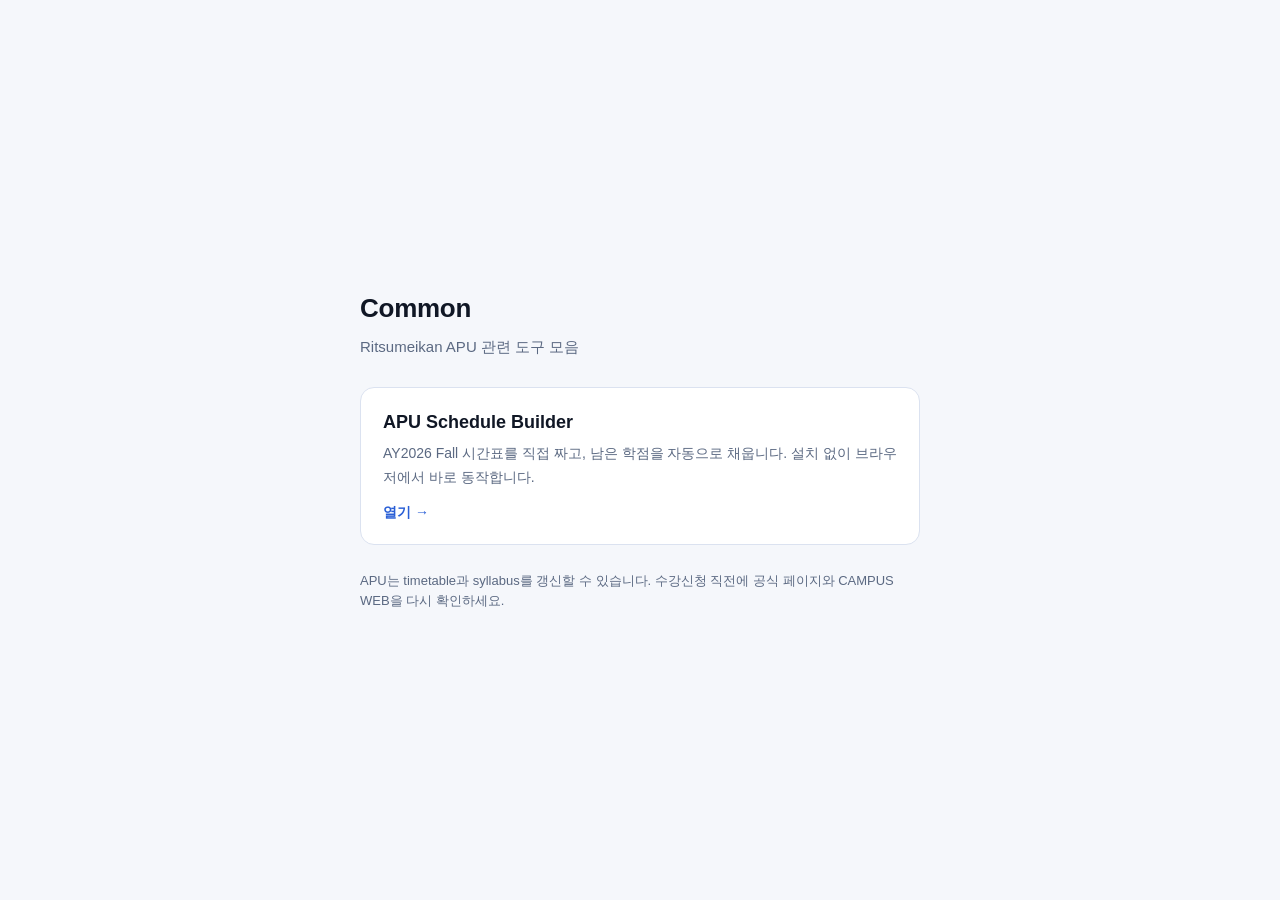
==== docs/index.html @ 31c21fb1 "Add a landing page at the Pages site root docs/ is the GitHub Pages root, so the bare repo URL had n" ====
<!doctype html>
<html lang="ko">
<head>
<meta charset="utf-8">
<meta name="viewport" content="width=device-width, initial-scale=1">
<title>Common</title>
<style>
  :root {
    color-scheme: light dark;
    --bg: #0b0f17;
    --card: #131a26;
    --line: #26324a;
    --text: #e8edf7;
    --muted: #93a2bd;
    --accent: #6f9bff;
  }
  @media (prefers-color-scheme: light) {
    :root { --bg: #f5f7fb; --card: #ffffff; --line: #dbe2f0; --text: #101725; --muted: #5b6982; --accent: #2a5fd6; }
  }
  * { box-sizing: border-box; }
  body {
    margin: 0;
    min-height: 100vh;
    display: flex;
    align-items: center;
    justify-content: center;
    padding: 32px 20px;
    background: var(--bg);
    color: var(--text);
    font: 15px/1.6 -apple-system, BlinkMacSystemFont, "Segoe UI", "Noto Sans KR", sans-serif;
  }
  main { width: 100%; max-width: 560px; }
  h1 { margin: 0 0 6px; font-size: 26px; letter-spacing: -0.01em; }
  .sub { margin: 0 0 28px; color: var(--muted); }
  a.card {
    display: block;
    padding: 20px 22px;
    border: 1px solid var(--line);
    border-radius: 14px;
    background: var(--card);
    color: inherit;
    text-decoration: none;
    transition: border-color .15s ease, transform .15s ease;
  }
  a.card:hover, a.card:focus-visible { border-color: var(--accent); transform: translateY(-1px); }
  a.card strong { display: block; font-size: 18px; margin-bottom: 4px; }
  a.card span { color: var(--muted); font-size: 14px; }
  .go { margin-top: 12px; color: var(--accent); font-weight: 600; font-size: 14px; }
  footer { margin-top: 26px; color: var(--muted); font-size: 13px; }
</style>
</head>
<body>
<main>
  <h1>Common</h1>
  <p class="sub">Ritsumeikan APU 관련 도구 모음</p>

  <a class="card" href="apu-schedule-builder/">
    <strong>APU Schedule Builder</strong>
    <span>AY2026 Fall 시간표를 직접 짜고, 남은 학점을 자동으로 채웁니다. 설치 없이 브라우저에서 바로 동작합니다.</span>
    <div class="go">열기 →</div>
  </a>

  <footer>APU는 timetable과 syllabus를 갱신할 수 있습니다. 수강신청 직전에 공식 페이지와 CAMPUS WEB을 다시 확인하세요.</footer>
</main>
</body>
</html>
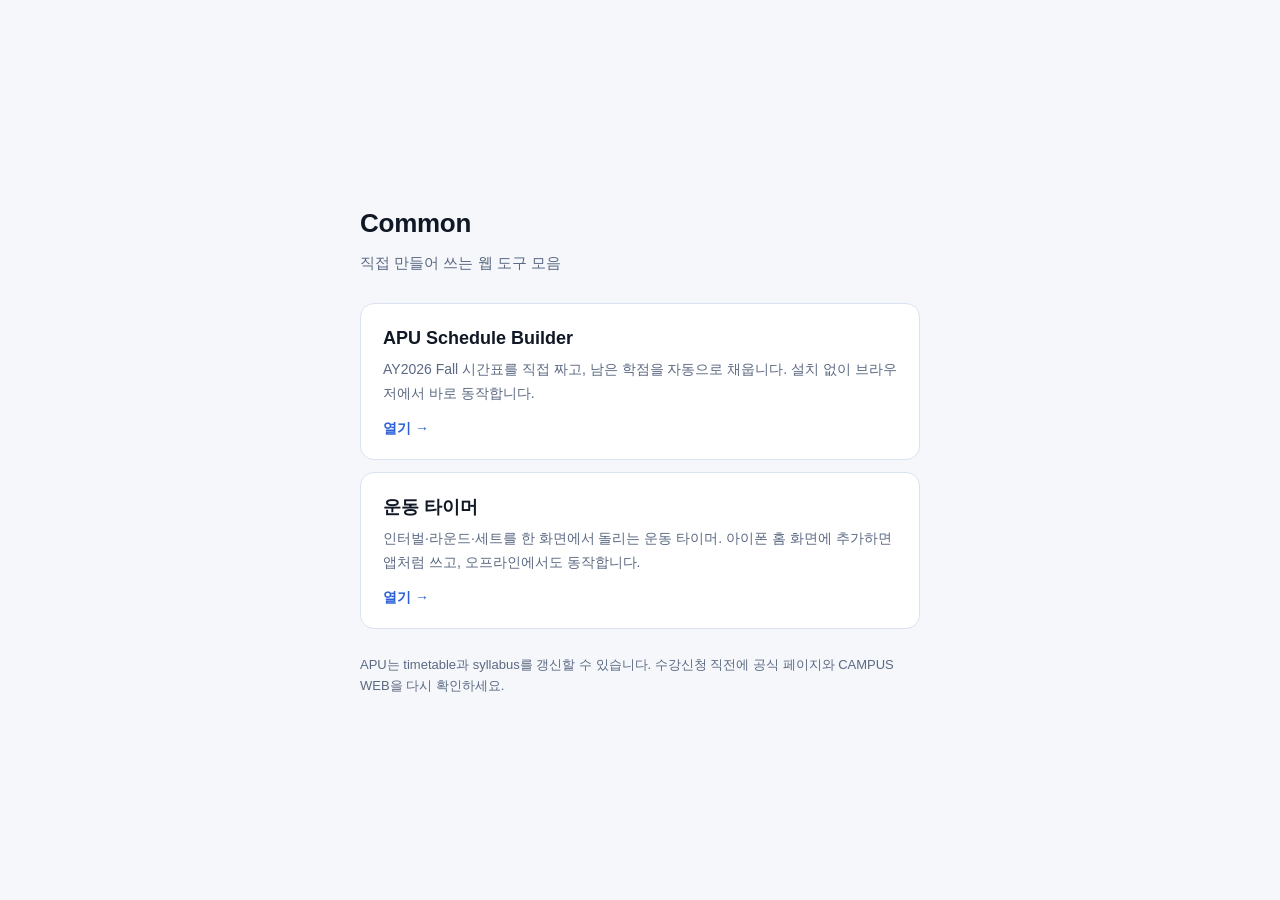
==== commit abbed5d7: "Add a workout interval timer that runs from the phone home screen The timer covers the usual shape o" ====
--- a/docs/index.html
+++ b/docs/index.html
@@ -43,6 +43,7 @@
     transition: border-color .15s ease, transform .15s ease;
   }
   a.card:hover, a.card:focus-visible { border-color: var(--accent); transform: translateY(-1px); }
+  a.card + a.card { margin-top: 12px; }
   a.card strong { display: block; font-size: 18px; margin-bottom: 4px; }
   a.card span { color: var(--muted); font-size: 14px; }
   .go { margin-top: 12px; color: var(--accent); font-weight: 600; font-size: 14px; }
@@ -52,7 +53,7 @@
 <body>
 <main>
   <h1>Common</h1>
-  <p class="sub">Ritsumeikan APU 관련 도구 모음</p>
+  <p class="sub">직접 만들어 쓰는 웹 도구 모음</p>
 
   <a class="card" href="apu-schedule-builder/">
     <strong>APU Schedule Builder</strong>
@@ -60,6 +61,12 @@
     <div class="go">열기 →</div>
   </a>
 
+  <a class="card" href="workout-timer/">
+    <strong>운동 타이머</strong>
+    <span>인터벌·라운드·세트를 한 화면에서 돌리는 운동 타이머. 아이폰 홈 화면에 추가하면 앱처럼 쓰고, 오프라인에서도 동작합니다.</span>
+    <div class="go">열기 →</div>
+  </a>
+
   <footer>APU는 timetable과 syllabus를 갱신할 수 있습니다. 수강신청 직전에 공식 페이지와 CAMPUS WEB을 다시 확인하세요.</footer>
 </main>
 </body>
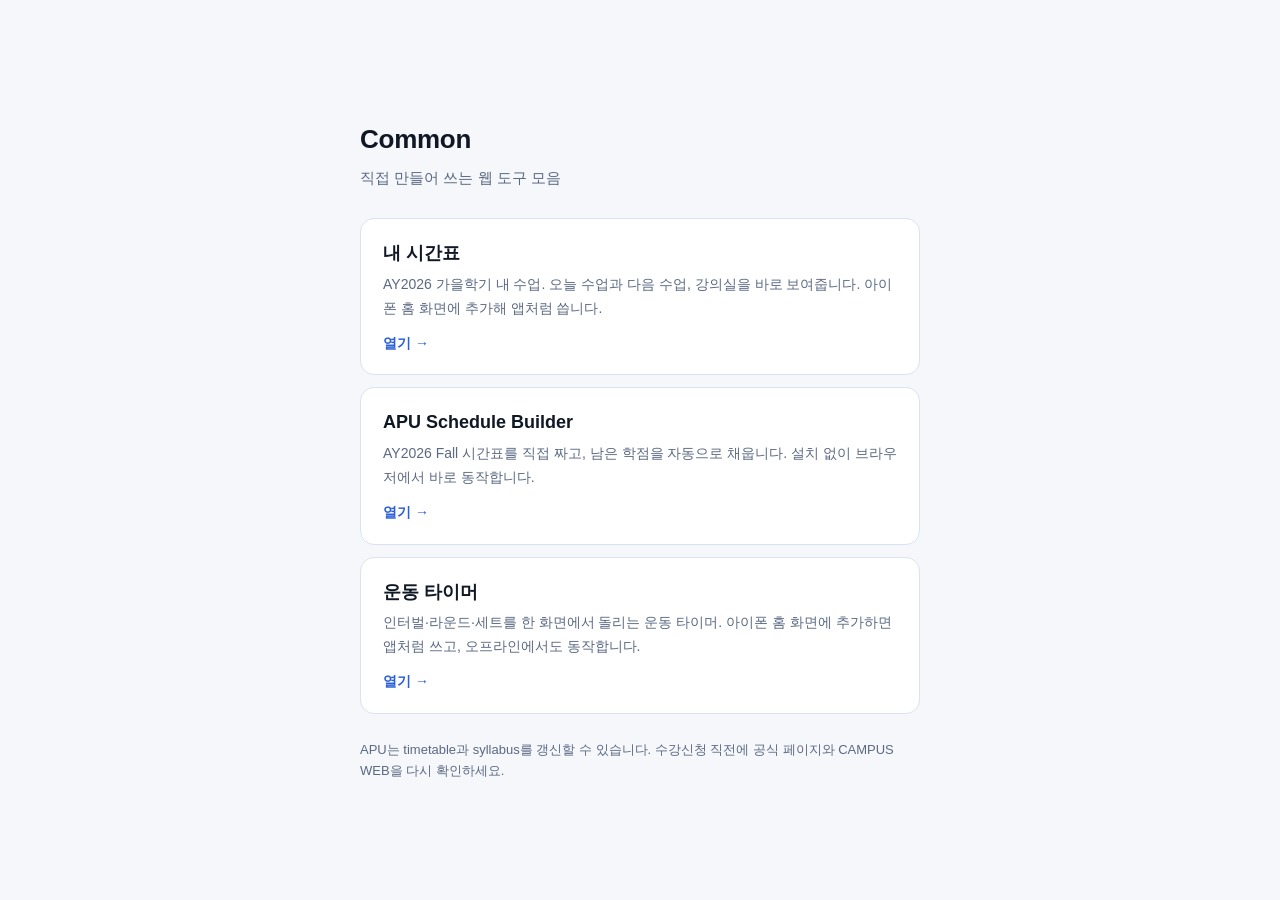
==== commit cb3b9bf4: "내 시간표 웹앱 추가 (docs/my-timetable) AY2026 가을학기 내 수업을 아이폰 홈 화면 앱처럼 보는 페이지. - 하루: 오늘 수업, 수업 중/다음 수업과 강의실," ====
--- a/docs/index.html
+++ b/docs/index.html
@@ -55,6 +55,12 @@
   <h1>Common</h1>
   <p class="sub">직접 만들어 쓰는 웹 도구 모음</p>
 
+  <a class="card" href="my-timetable/">
+    <strong>내 시간표</strong>
+    <span>AY2026 가을학기 내 수업. 오늘 수업과 다음 수업, 강의실을 바로 보여줍니다. 아이폰 홈 화면에 추가해 앱처럼 씁니다.</span>
+    <div class="go">열기 →</div>
+  </a>
+
   <a class="card" href="apu-schedule-builder/">
     <strong>APU Schedule Builder</strong>
     <span>AY2026 Fall 시간표를 직접 짜고, 남은 학점을 자동으로 채웁니다. 설치 없이 브라우저에서 바로 동작합니다.</span>
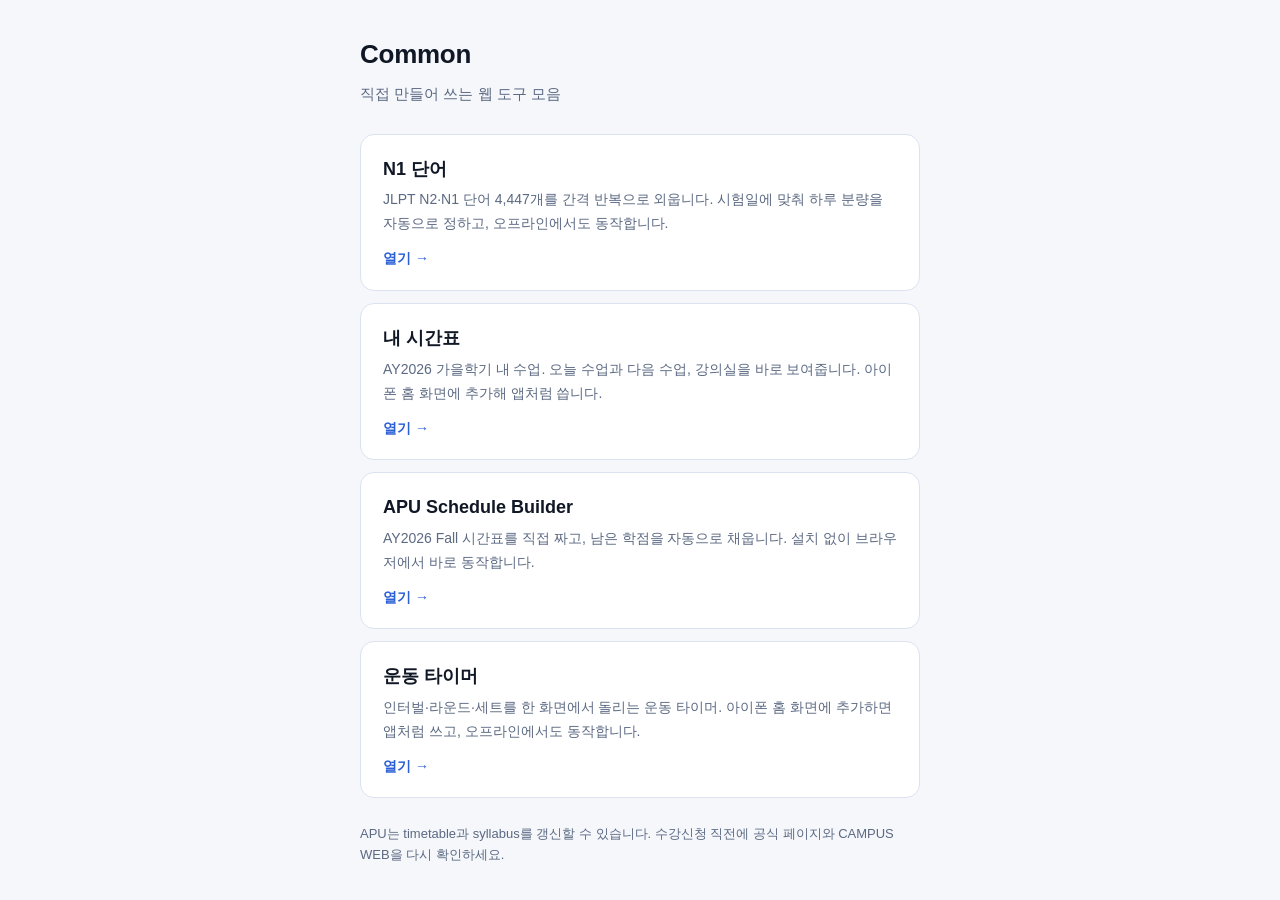
==== commit c70520f1: "JLPT 단어장: 홈 화면 추가·오프라인, 안내, Common 홈 카드 Co-Authored-By: Claude Opus 5.5 <noreply@anthropic.com>" ====
--- a/docs/index.html
+++ b/docs/index.html
@@ -55,6 +55,12 @@
   <h1>Common</h1>
   <p class="sub">직접 만들어 쓰는 웹 도구 모음</p>
 
+  <a class="card" href="jlpt-vocab/">
+    <strong>N1 단어</strong>
+    <span>JLPT N2·N1 단어 4,447개를 간격 반복으로 외웁니다. 시험일에 맞춰 하루 분량을 자동으로 정하고, 오프라인에서도 동작합니다.</span>
+    <div class="go">열기 →</div>
+  </a>
+
   <a class="card" href="my-timetable/">
     <strong>내 시간표</strong>
     <span>AY2026 가을학기 내 수업. 오늘 수업과 다음 수업, 강의실을 바로 보여줍니다. 아이폰 홈 화면에 추가해 앱처럼 씁니다.</span>
